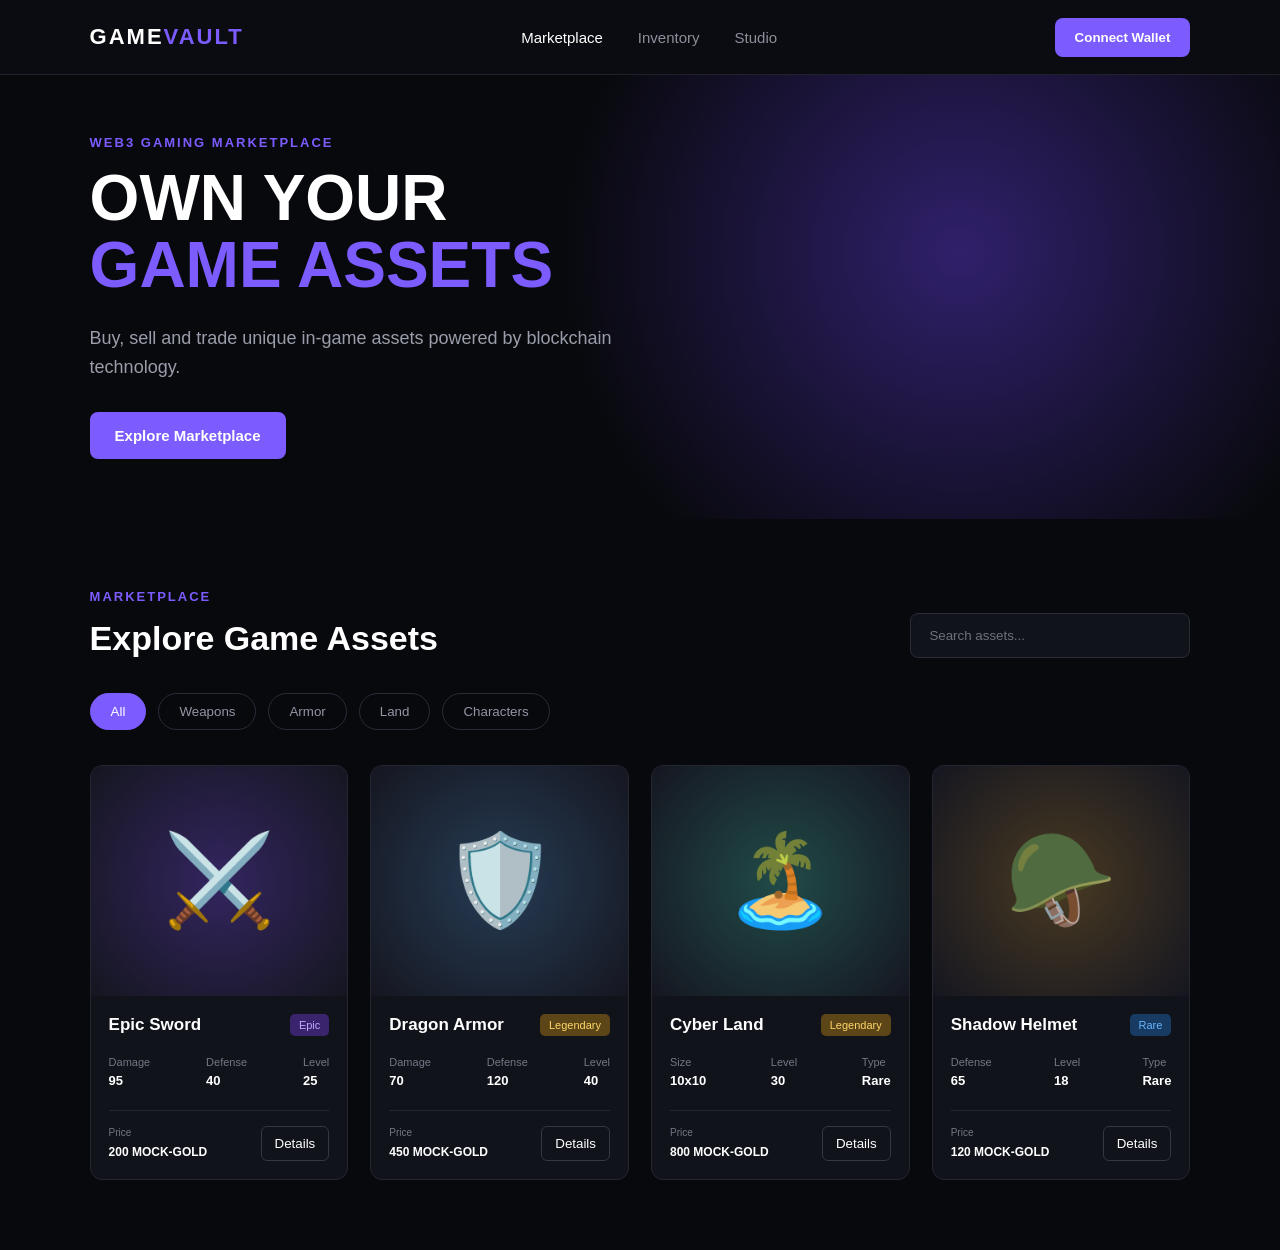
==== nft-marketplace/index.html @ 837f36dd "first" ====
<!DOCTYPE html>
<html lang="en">
<head>
    <meta charset="UTF-8">
    <meta name="viewport" content="width=device-width, initial-scale=1.0">

    <title>GameVault | NFT Marketplace</title>

    <link rel="stylesheet" href="style.css">
</head>

<body>

    <!-- NAVBAR -->
    <header class="navbar">

        <div class="logo">
            GAME<span>VAULT</span>
        </div>

        <nav class="nav-links">
            <a href="#" class="active">Marketplace</a>
            <a href="#">Inventory</a>
            <a href="#">Studio</a>
        </nav>

        <button class="wallet-btn" id="connectWallet">
            Connect Wallet
        </button>

    </header>


    <!-- HERO SECTION -->
    <section class="hero">

        <div class="hero-content">

            <p class="small-title">
                WEB3 GAMING MARKETPLACE
            </p>

            <h1>
                OWN YOUR
                <span>GAME ASSETS</span>
            </h1>

            <p class="hero-text">
                Buy, sell and trade unique in-game assets
                powered by blockchain technology.
            </p>

            <button class="explore-btn">
                Explore Marketplace
            </button>

        </div>

    </section>


    <!-- MARKETPLACE -->
    <main class="marketplace">

        <div class="marketplace-header">

            <div>
                <p class="small-title">
                    MARKETPLACE
                </p>

                <h2>
                    Explore Game Assets
                </h2>
            </div>

            <div class="search-box">

                <input
                    type="text"
                    id="searchInput"
                    placeholder="Search assets..."
                >

            </div>

        </div>


        <!-- CATEGORIES -->
        <div class="categories">

            <button class="category active">
                All
            </button>

            <button class="category">
                Weapons
            </button>

            <button class="category">
                Armor
            </button>

            <button class="category">
                Land
            </button>

            <button class="category">
                Characters
            </button>

        </div>


        <!-- NFT CARDS -->
        <div class="nft-grid">


            <!-- EPIC SWORD -->
            <div class="nft-card">

                <div class="nft-image sword">
                    ⚔️
                </div>

                <div class="nft-info">

                    <div class="title-row">

                        <h3>Epic Sword</h3>

                        <span class="rarity epic">
                            Epic
                        </span>

                    </div>


                    <div class="stats">

                        <div>
                            <span>Damage</span>
                            <strong>95</strong>
                        </div>

                        <div>
                            <span>Defense</span>
                            <strong>40</strong>
                        </div>

                        <div>
                            <span>Level</span>
                            <strong>25</strong>
                        </div>

                    </div>


                    <div class="card-bottom">

                        <div>
                            <span class="price-label">
                                Price
                            </span>

                            <strong>
                                200 MOCK-GOLD
                            </strong>
                        </div>

                        <button class="details-btn">
                            Details
                        </button>

                    </div>

                </div>

            </div>


            <!-- DRAGON ARMOR -->
            <div class="nft-card">

                <div class="nft-image armor">
                    🛡️
                </div>

                <div class="nft-info">

                    <div class="title-row">

                        <h3>Dragon Armor</h3>

                        <span class="rarity legendary">
                            Legendary
                        </span>

                    </div>


                    <div class="stats">

                        <div>
                            <span>Damage</span>
                            <strong>70</strong>
                        </div>

                        <div>
                            <span>Defense</span>
                            <strong>120</strong>
                        </div>

                        <div>
                            <span>Level</span>
                            <strong>40</strong>
                        </div>

                    </div>


                    <div class="card-bottom">

                        <div>
                            <span class="price-label">
                                Price
                            </span>

                            <strong>
                                450 MOCK-GOLD
                            </strong>
                        </div>

                        <button class="details-btn">
                            Details
                        </button>

                    </div>

                </div>

            </div>


            <!-- CYBER LAND -->
            <div class="nft-card">

                <div class="nft-image land">
                    🏝️
                </div>

                <div class="nft-info">

                    <div class="title-row">

                        <h3>Cyber Land</h3>

                        <span class="rarity legendary">
                            Legendary
                        </span>

                    </div>


                    <div class="stats">

                        <div>
                            <span>Size</span>
                            <strong>10x10</strong>
                        </div>

                        <div>
                            <span>Level</span>
                            <strong>30</strong>
                        </div>

                        <div>
                            <span>Type</span>
                            <strong>Rare</strong>
                        </div>

                    </div>


                    <div class="card-bottom">

                        <div>
                            <span class="price-label">
                                Price
                            </span>

                            <strong>
                                800 MOCK-GOLD
                            </strong>
                        </div>

                        <button class="details-btn">
                            Details
                        </button>

                    </div>

                </div>

            </div>


            <!-- SHADOW HELMET -->
            <div class="nft-card">

                <div class="nft-image helmet">
                    🪖
                </div>

                <div class="nft-info">

                    <div class="title-row">

                        <h3>Shadow Helmet</h3>

                        <span class="rarity rare">
                            Rare
                        </span>

                    </div>


                    <div class="stats">

                        <div>
                            <span>Defense</span>
                            <strong>65</strong>
                        </div>

                        <div>
                            <span>Level</span>
                            <strong>18</strong>
                        </div>

                        <div>
                            <span>Type</span>
                            <strong>Rare</strong>
                        </div>

                    </div>


                    <div class="card-bottom">

                        <div>
                            <span class="price-label">
                                Price
                            </span>

                            <strong>
                                120 MOCK-GOLD
                            </strong>
                        </div>

                        <button class="details-btn">
                            Details
                        </button>

                    </div>

                </div>

            </div>

        </div>

    </main>


    <!-- WALLET MODAL -->
    <div class="modal" id="walletModal">

        <div class="modal-content">

            <button
                class="close-btn"
                id="closeModal">
                ×
            </button>

            <h2>
                Connect Wallet
            </h2>

            <p>
                Connect your wallet to buy and sell
                game assets.
            </p>


            <button class="wallet-option">
                🦊 MetaMask
            </button>

            <button class="wallet-option">
                🔗 WalletConnect
            </button>

        </div>

    </div>


    <script src="script.js"></script>

</body>
</html>
---- nft-marketplace/style.css ----
* {
    margin: 0;
    padding: 0;
    box-sizing: border-box;
}


body {
    font-family: Arial, Helvetica, sans-serif;

    background: #08090d;

    color: white;
}


/* =========================
   NAVBAR
========================= */

.navbar {

    height: 75px;

    display: flex;

    align-items: center;

    justify-content: space-between;

    padding: 0 7%;

    background: #0b0c11;

    border-bottom: 1px solid #20222b;
}


.logo {

    font-size: 22px;

    font-weight: bold;

    letter-spacing: 2px;
}


.logo span {

    color: #7c5cff;
}


.nav-links {

    display: flex;

    gap: 35px;
}


.nav-links a {

    text-decoration: none;

    color: #8d909c;

    font-size: 15px;
}


.nav-links a:hover {

    color: white;
}


.nav-links a.active {

    color: white;
}


.wallet-btn {

    border: none;

    background: #7c5cff;

    color: white;

    padding: 12px 20px;

    border-radius: 8px;

    font-weight: bold;

    cursor: pointer;
}


.wallet-btn:hover {

    background: #6848ee;
}


/* =========================
   HERO
========================= */

.hero {

    min-height: 430px;

    display: flex;

    align-items: center;

    padding: 60px 7%;

    background:

        radial-gradient(
            circle at 75% 40%,
            #30206b,
            transparent 40%
        ),

        #08090d;
}


.hero-content {

    max-width: 700px;
}


.small-title {

    color: #7c5cff;

    font-size: 13px;

    font-weight: bold;

    letter-spacing: 2px;

    margin-bottom: 15px;
}


.hero h1 {

    font-size: 64px;

    line-height: 1.05;

    margin-bottom: 25px;
}


.hero h1 span {

    display: block;

    color: #7c5cff;
}


.hero-text {

    color: #9a9daa;

    font-size: 18px;

    line-height: 1.6;

    max-width: 550px;

    margin-bottom: 30px;
}


.explore-btn {

    padding: 15px 25px;

    border: none;

    border-radius: 8px;

    background: #7c5cff;

    color: white;

    font-size: 15px;

    font-weight: bold;

    cursor: pointer;
}


.explore-btn:hover {

    background: #6848ee;
}


/* =========================
   MARKETPLACE
========================= */

.marketplace {

    padding: 70px 7%;
}


.marketplace-header {

    display: flex;

    justify-content: space-between;

    align-items: end;

    margin-bottom: 35px;
}


.marketplace-header h2 {

    font-size: 34px;
}


.search-box input {

    width: 280px;

    padding: 14px 18px;

    background: #11131a;

    border: 1px solid #292c37;

    border-radius: 8px;

    color: white;

    outline: none;
}


.search-box input:focus {

    border-color: #7c5cff;
}


.search-box input::placeholder {

    color: #6e717d;
}


/* =========================
   CATEGORIES
========================= */

.categories {

    display: flex;

    gap: 12px;

    margin-bottom: 35px;
}


.category {

    padding: 10px 20px;

    border-radius: 20px;

    border: 1px solid #292c38;

    background: transparent;

    color: #9295a3;

    cursor: pointer;
}


.category:hover {

    color: white;

    border-color: #7c5cff;
}


.category.active {

    background: #7c5cff;

    border-color: #7c5cff;

    color: white;
}


/* =========================
   NFT GRID
========================= */

.nft-grid {

    display: grid;

    grid-template-columns:
        repeat(4, 1fr);

    gap: 22px;
}


/* =========================
   NFT CARD
========================= */

.nft-card {

    background: #11131a;

    border: 1px solid #242732;

    border-radius: 12px;

    overflow: hidden;

    transition: 0.25s;
}


.nft-card:hover {

    transform: translateY(-5px);

    border-color: #7c5cff;
}


/* =========================
   NFT IMAGE
========================= */

.nft-image {

    height: 230px;

    display: flex;

    align-items: center;

    justify-content: center;

    font-size: 90px;

    background: #181a23;
}


.sword {

    background:
        radial-gradient(
            circle,
            #33255f,
            #151620
        );
}


.armor {

    background:
        radial-gradient(
            circle,
            #263c54,
            #151620
        );
}


.land {

    background:
        radial-gradient(
            circle,
            #214b48,
            #151620
        );
}


.helmet {

    background:
        radial-gradient(
            circle,
            #493a22,
            #151620
        );
}


/* =========================
   NFT INFO
========================= */

.nft-info {

    padding: 18px;
}


.title-row {

    display: flex;

    justify-content: space-between;

    align-items: center;

    margin-bottom: 20px;
}


.title-row h3 {

    font-size: 17px;
}


/* =========================
   RARITY
========================= */

.rarity {

    font-size: 11px;

    padding: 5px 9px;

    border-radius: 5px;
}


.epic {

    background: #39246d;

    color: #bca9ff;
}


.legendary {

    background: #5c4617;

    color: #ffd56a;
}


.rare {

    background: #173b62;

    color: #67b5ff;
}


/* =========================
   STATS
========================= */

.stats {

    display: flex;

    justify-content: space-between;

    margin-bottom: 22px;
}


.stats div {

    display: flex;

    flex-direction: column;

    gap: 5px;
}


.stats span {

    color: #747784;

    font-size: 11px;
}


.stats strong {

    font-size: 13px;
}


/* =========================
   CARD BOTTOM
========================= */

.card-bottom {

    display: flex;

    align-items: center;

    justify-content: space-between;

    border-top: 1px solid #242732;

    padding-top: 15px;
}


.price-label {

    display: block;

    color: #747784;

    font-size: 10px;

    margin-bottom: 4px;
}


.card-bottom strong {

    font-size: 12px;
}


.details-btn {

    padding: 9px 13px;

    border: 1px solid #343744;

    background: transparent;

    color: white;

    border-radius: 6px;

    cursor: pointer;
}


.details-btn:hover {

    background: #7c5cff;

    border-color: #7c5cff;
}


/* =========================
   WALLET MODAL
========================= */

.modal {

    display: none;

    position: fixed;

    inset: 0;

    background: rgba(0, 0, 0, 0.75);

    align-items: center;

    justify-content: center;
}


.modal.show {

    display: flex;
}


.modal-content {

    position: relative;

    width: 400px;

    background: #11131a;

    border: 1px solid #2a2d38;

    border-radius: 14px;

    padding: 30px;
}


.modal-content h2 {

    margin-bottom: 10px;
}


.modal-content p {

    color: #858894;

    line-height: 1.5;

    margin-bottom: 25px;
}


.close-btn {

    position: absolute;

    right: 18px;

    top: 15px;

    background: none;

    border: none;

    color: #aaa;

    font-size: 28px;

    cursor: pointer;
}


.wallet-option {

    width: 100%;

    padding: 14px;

    margin-top: 10px;

    border-radius: 8px;

    border: 1px solid #2d303b;

    background: #181a22;

    color: white;

    cursor: pointer;

    text-align: left;
}


.wallet-option:hover {

    border-color: #7c5cff;
}


/* =========================
   RESPONSIVE
========================= */

@media (max-width: 1100px) {

    .nft-grid {

        grid-template-columns:
            repeat(2, 1fr);
    }

}


@media (max-width: 700px) {

    .navbar {

        padding: 0 20px;
    }


    .nav-links {

        display: none;
    }


    .hero {

        padding: 50px 20px;
    }


    .hero h1 {

        font-size: 42px;
    }


    .marketplace {

        padding: 50px 20px;
    }


    .marketplace-header {

        flex-direction: column;

        align-items: start;

        gap: 20px;
    }


    .search-box input {

        width: 100%;
    }


    .nft-grid {

        grid-template-columns: 1fr;
    }

}
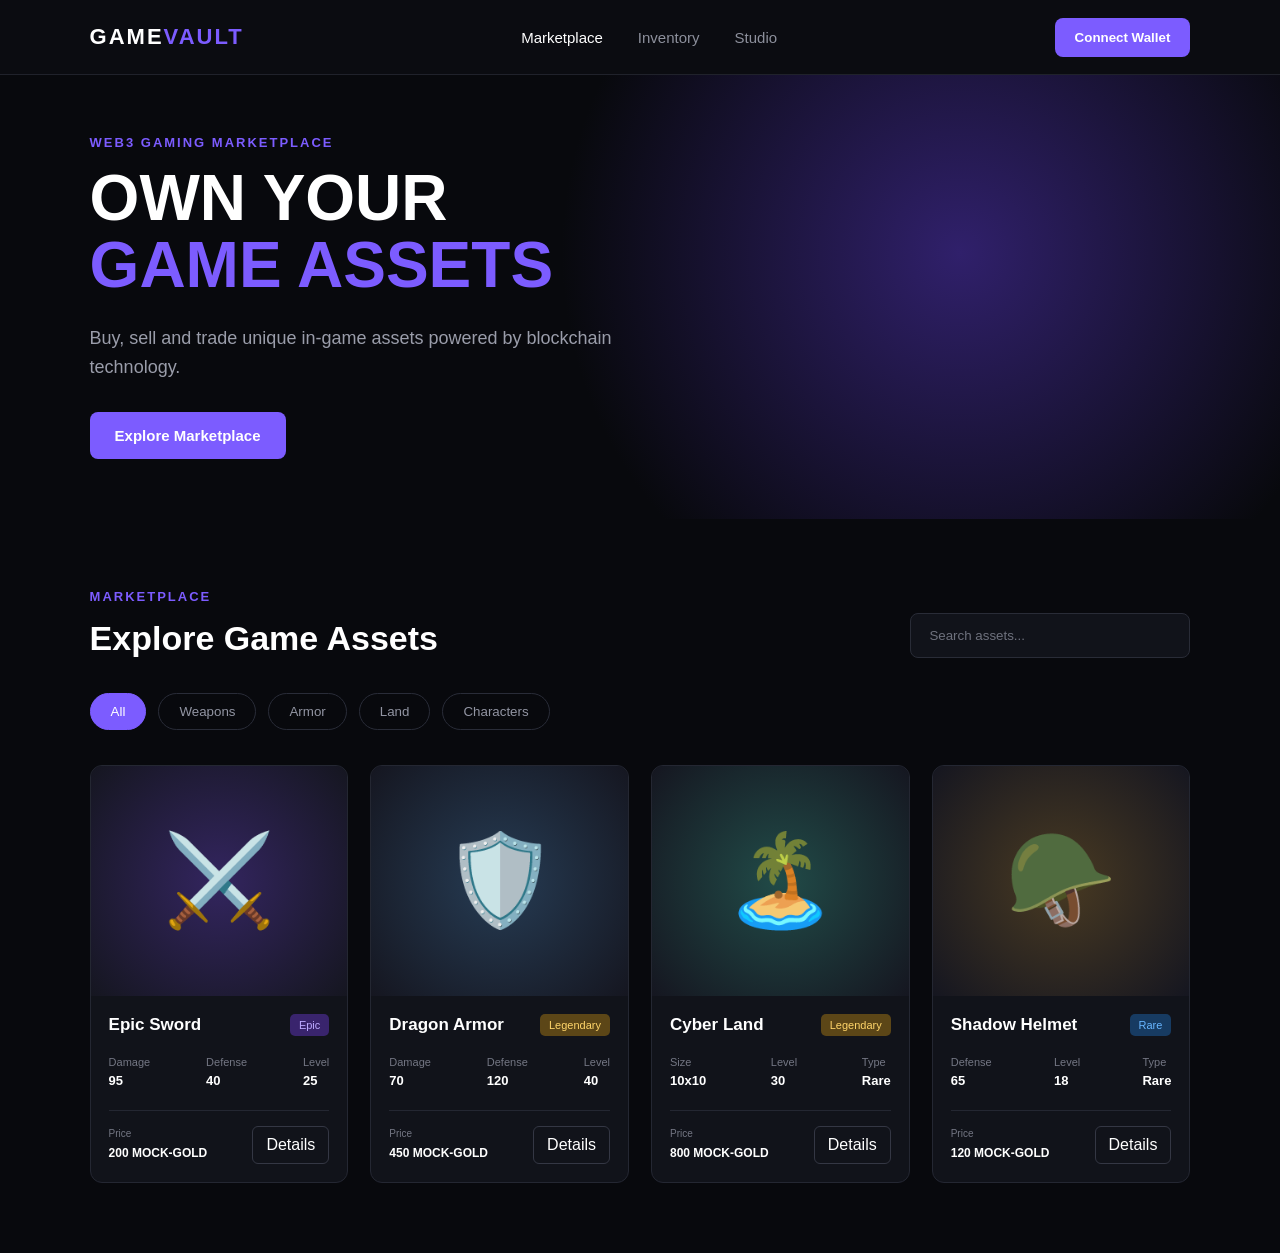
==== commit 9fff7e5a: "add item details" ====
--- a/nft-marketplace/index.html
+++ b/nft-marketplace/index.html
@@ -169,9 +169,9 @@
                             </strong>
                         </div>
 
-                        <button class="details-btn">
-                            Details
-                        </button>
+                        <a href="item.html" class="details-btn">
+    Details
+</a>
 
                     </div>
 
@@ -232,9 +232,9 @@
                             </strong>
                         </div>
 
-                        <button class="details-btn">
-                            Details
-                        </button>
+                        <a href="item.html" class="details-btn">
+    Details
+</a>
 
                     </div>
 
@@ -295,9 +295,9 @@
                             </strong>
                         </div>
 
-                        <button class="details-btn">
-                            Details
-                        </button>
+                       <a href="item.html" class="details-btn">
+    Details
+</a>
 
                     </div>
 
@@ -357,11 +357,9 @@
                                 120 MOCK-GOLD
                             </strong>
                         </div>
-
-                        <button class="details-btn">
-                            Details
-                        </button>
-
+ <a href="item.html" class="details-btn">
+    Details
+</a>
                     </div>
 
                 </div>
--- a/nft-marketplace/style.css
+++ b/nft-marketplace/style.css
@@ -759,4 +759,8 @@
         grid-template-columns: 1fr;
     }
 
+}
+.details-btn {
+    text-decoration: none;
+    display: inline-block;
 }
